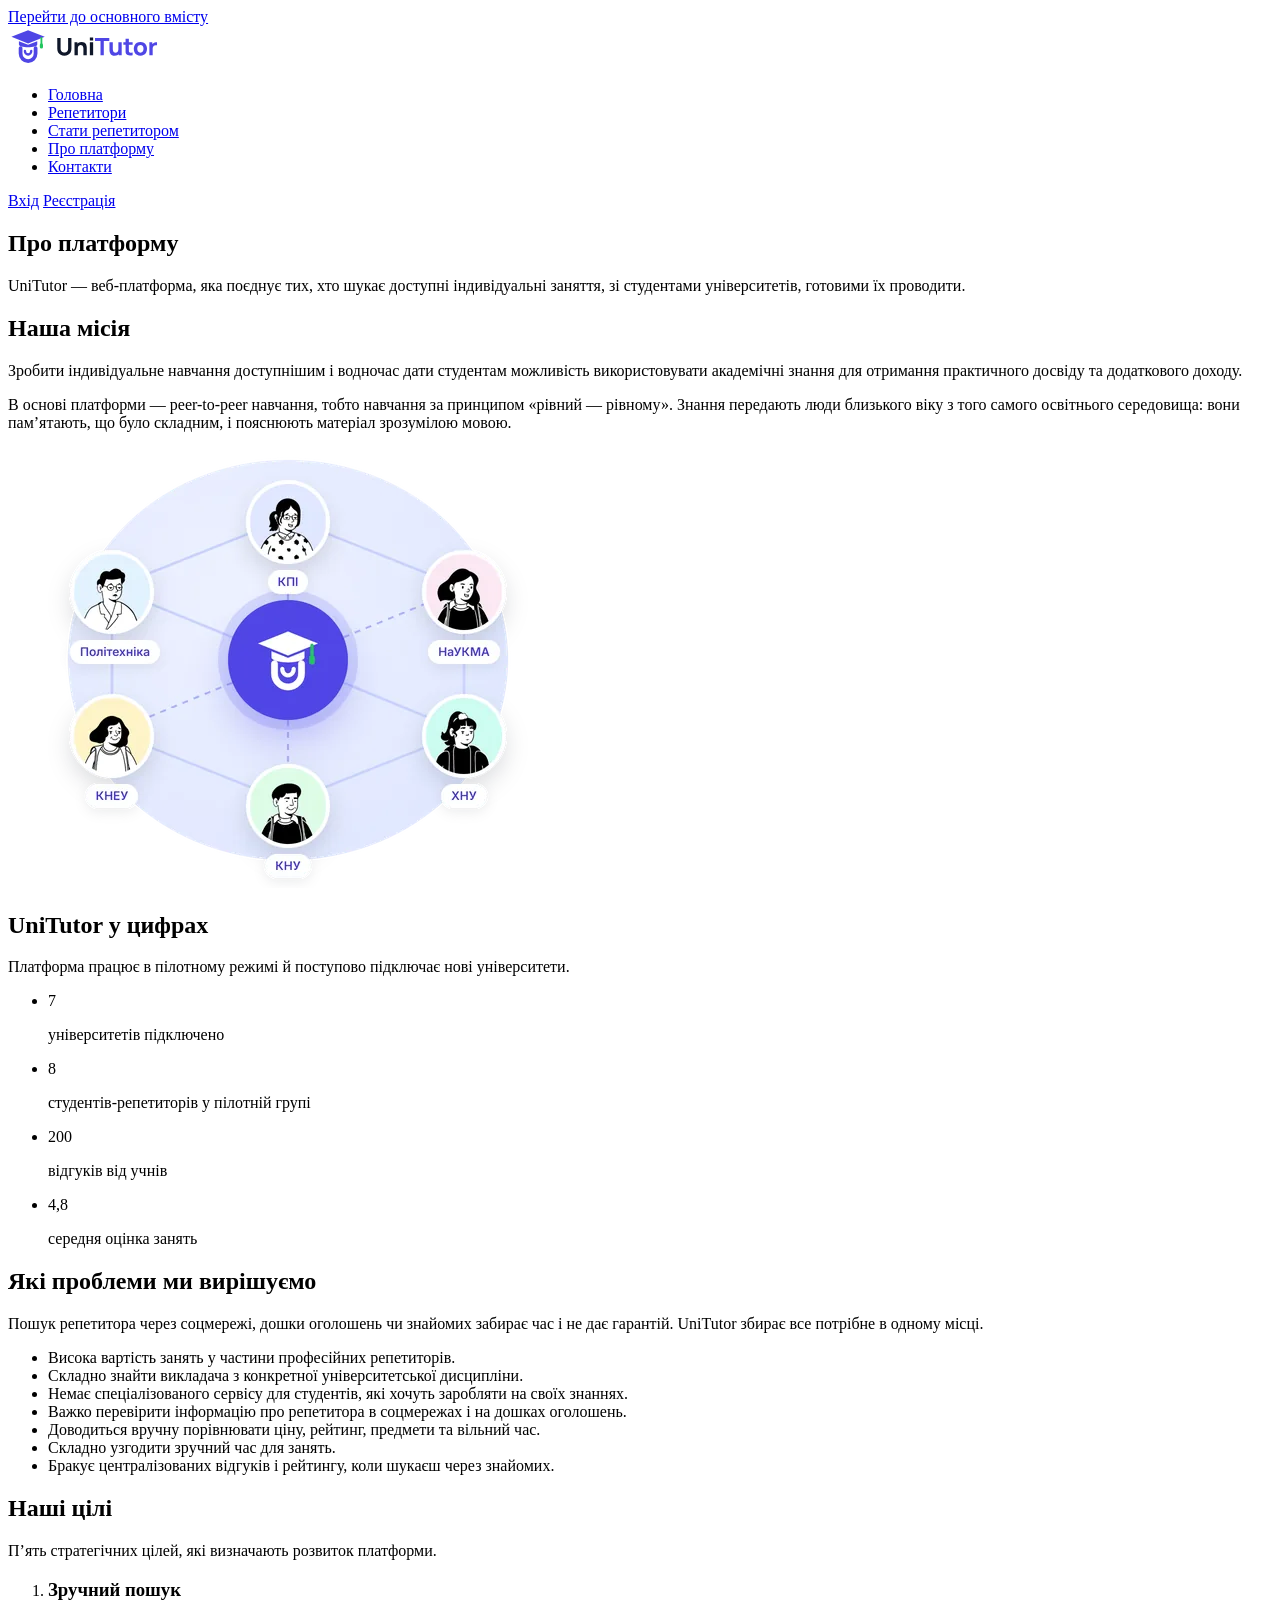
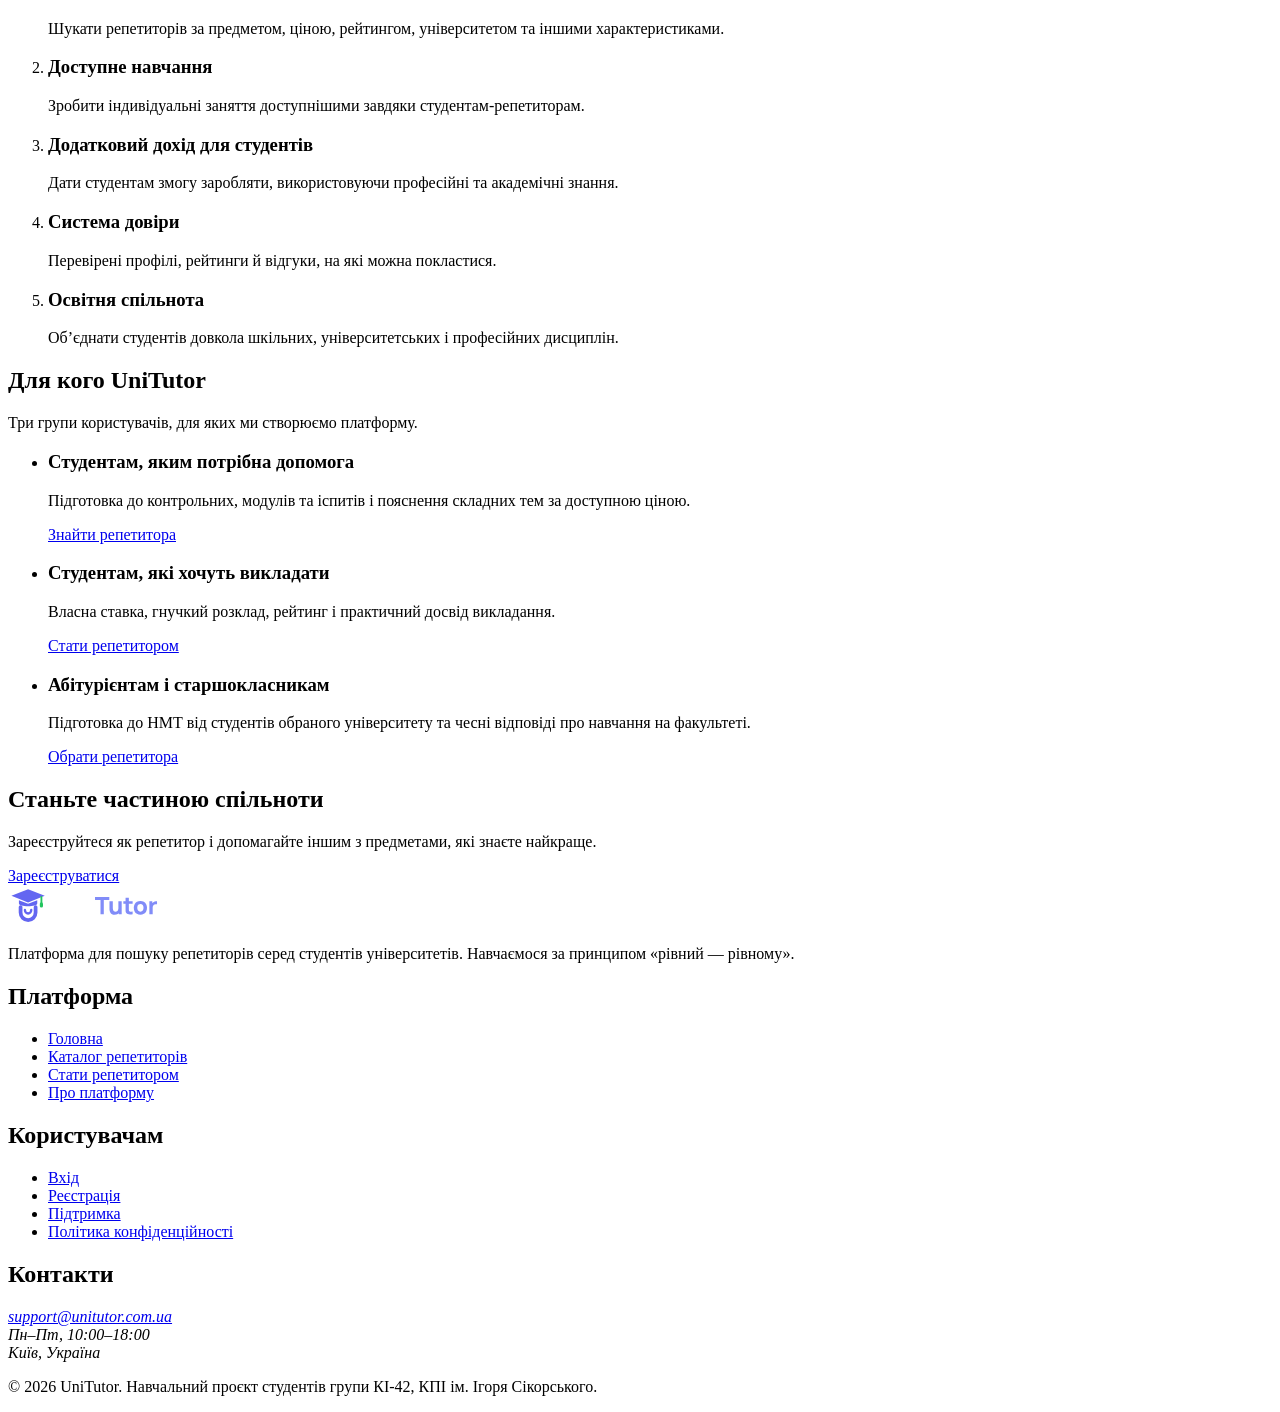
==== about.html @ ab88e93c "Структура веб-проекта UniTutor 9 HTML-страниц, оптимизированные изображения и README. Файлы css/styl" ====
<!DOCTYPE html>
<html lang="uk">
<head>
  <meta charset="utf-8">
  <meta name="viewport" content="width=device-width, initial-scale=1">
  <title>Про платформу — UniTutor</title>
  <meta name="description" content="Місія UniTutor, ідея навчання «рівний — рівному», цілі платформи та її аудиторія.">
  <link rel="icon" href="images/favicon.svg" type="image/svg+xml">
  <link rel="apple-touch-icon" href="images/apple-touch-icon.png">
  <link rel="stylesheet" href="css/style.css">
  <script src="js/main.js" defer></script>
</head>
<body>
  <a class="skip-link" href="#main">Перейти до основного вмісту</a>

  <header class="site-header">
    <div class="container header-inner">
      <a class="logo" href="index.html">
        <img src="images/logo.svg" alt="UniTutor — на головну" width="151" height="40">
      </a>
      <nav class="site-nav" id="site-nav" aria-label="Головне меню">
        <ul class="nav-list">
          <li><a href="index.html">Головна</a></li>
          <li><a href="tutors.html">Репетитори</a></li>
          <li><a href="become-tutor.html">Стати репетитором</a></li>
          <li><a href="about.html" aria-current="page">Про платформу</a></li>
          <li><a href="contacts.html">Контакти</a></li>
        </ul>
        <div class="nav-actions">
          <a class="btn btn-ghost" href="login.html">Вхід</a>
          <a class="btn btn-primary" href="register.html">Реєстрація</a>
        </div>
      </nav>
    </div>
  </header>

  <main id="main">
    <section class="page-intro" aria-labelledby="page-title">
      <div class="container page-intro-grid">
        <h1 id="page-title">Про платформу</h1>
        <p>UniTutor — веб-платформа, яка поєднує тих, хто шукає доступні індивідуальні заняття, зі студентами університетів, готовими їх проводити.</p>
      </div>
    </section>

    <section class="section" aria-labelledby="mission-title">
      <div class="container media-split">
        <div>
          <h2 id="mission-title">Наша місія</h2>
          <p>Зробити індивідуальне навчання доступнішим і водночас дати студентам можливість використовувати академічні знання для отримання практичного досвіду та додаткового доходу.</p>
          <p>В основі платформи — peer-to-peer навчання, тобто навчання за принципом «рівний — рівному». Знання передають люди близького віку з того самого освітнього середовища: вони пам’ятають, що було складним, і пояснюють матеріал зрозумілою мовою.</p>
        </div>
        <img src="images/about-peer-learning-560.webp" srcset="images/about-peer-learning-560.webp 560w, images/about-peer-learning-1120.webp 1120w" sizes="(min-width: 600px) 560px, calc(100vw - 32px)" width="560" height="440" alt="Схема спільноти UniTutor: студенти різних університетів пов’язані з платформою та між собою" loading="lazy" decoding="async">
      </div>
    </section>

    <section class="section section--white" aria-labelledby="stats-title">
      <div class="container">
        <div class="section-head">
          <div>
            <h2 id="stats-title">UniTutor у цифрах</h2>
            <p>Платформа працює в пілотному режимі й поступово підключає нові університети.</p>
          </div>
        </div>
        <ul class="stats-grid">
          <li class="stat">
            <p class="stat-value">7</p>
            <p>університетів підключено</p>
          </li>
          <li class="stat">
            <p class="stat-value">8</p>
            <p>студентів-репетиторів у пілотній групі</p>
          </li>
          <li class="stat">
            <p class="stat-value">200</p>
            <p>відгуків від учнів</p>
          </li>
          <li class="stat">
            <p class="stat-value">4,8</p>
            <p>середня оцінка занять</p>
          </li>
        </ul>
      </div>
    </section>

    <section class="section" aria-labelledby="problems-title">
      <div class="container two-col">
        <div>
          <h2 id="problems-title">Які проблеми ми вирішуємо</h2>
          <p class="muted">Пошук репетитора через соцмережі, дошки оголошень чи знайомих забирає час і не дає гарантій. UniTutor збирає все потрібне в одному місці.</p>
        </div>
        <ul class="dot-list">
          <li>Висока вартість занять у частини професійних репетиторів.</li>
          <li>Складно знайти викладача з конкретної університетської дисципліни.</li>
          <li>Немає спеціалізованого сервісу для студентів, які хочуть заробляти на своїх знаннях.</li>
          <li>Важко перевірити інформацію про репетитора в соцмережах і на дошках оголошень.</li>
          <li>Доводиться вручну порівнювати ціну, рейтинг, предмети та вільний час.</li>
          <li>Складно узгодити зручний час для занять.</li>
          <li>Бракує централізованих відгуків і рейтингу, коли шукаєш через знайомих.</li>
        </ul>
      </div>
    </section>

    <section class="section section--white" aria-labelledby="goals-title">
      <div class="container">
        <div class="section-head">
          <div>
            <h2 id="goals-title">Наші цілі</h2>
            <p>П’ять стратегічних цілей, які визначають розвиток платформи.</p>
          </div>
        </div>
        <ol class="goal-list">
          <li>
            <h3>Зручний пошук</h3>
            <p>Шукати репетиторів за предметом, ціною, рейтингом, університетом та іншими характеристиками.</p>
          </li>
          <li>
            <h3>Доступне навчання</h3>
            <p>Зробити індивідуальні заняття доступнішими завдяки студентам-репетиторам.</p>
          </li>
          <li>
            <h3>Додатковий дохід для студентів</h3>
            <p>Дати студентам змогу заробляти, використовуючи професійні та академічні знання.</p>
          </li>
          <li>
            <h3>Система довіри</h3>
            <p>Перевірені профілі, рейтинги й відгуки, на які можна покластися.</p>
          </li>
          <li>
            <h3>Освітня спільнота</h3>
            <p>Об’єднати студентів довкола шкільних, університетських і професійних дисциплін.</p>
          </li>
        </ol>
      </div>
    </section>

    <section class="section" aria-labelledby="audience-title">
      <div class="container">
        <div class="section-head">
          <div>
            <h2 id="audience-title">Для кого UniTutor</h2>
            <p>Три групи користувачів, для яких ми створюємо платформу.</p>
          </div>
        </div>
        <ul class="audience-grid">
          <li class="audience-card">
            <h3>Студентам, яким потрібна допомога</h3>
            <p>Підготовка до контрольних, модулів та іспитів і пояснення складних тем за доступною ціною.</p>
            <a href="tutors.html">Знайти репетитора</a>
          </li>
          <li class="audience-card">
            <h3>Студентам, які хочуть викладати</h3>
            <p>Власна ставка, гнучкий розклад, рейтинг і практичний досвід викладання.</p>
            <a href="become-tutor.html">Стати репетитором</a>
          </li>
          <li class="audience-card">
            <h3>Абітурієнтам і старшокласникам</h3>
            <p>Підготовка до НМТ від студентів обраного університету та чесні відповіді про навчання на факультеті.</p>
            <a href="tutors.html">Обрати репетитора</a>
          </li>
        </ul>
      </div>
    </section>

    <section class="section section--white" aria-labelledby="cta-title">
      <div class="container">
        <div class="cta-panel cta-panel--compact">
          <div>
            <h2 id="cta-title">Станьте частиною спільноти</h2>
            <p>Зареєструйтеся як репетитор і допомагайте іншим з предметами, які знаєте найкраще.</p>
          </div>
          <a class="btn btn-light" href="register.html">Зареєструватися</a>
        </div>
      </div>
    </section>
  </main>

  <footer class="site-footer">
    <div class="container footer-grid">
      <div class="footer-brand">
        <a class="logo" href="index.html">
          <img src="images/logo-inverse.svg" alt="UniTutor — на головну" width="151" height="40" loading="lazy">
        </a>
        <p>Платформа для пошуку репетиторів серед студентів університетів. Навчаємося за принципом «рівний — рівному».</p>
      </div>
      <nav class="footer-nav" aria-label="Навігація у підвалі сайту">
        <div>
          <h2 class="footer-title">Платформа</h2>
          <ul class="footer-links">
            <li><a href="index.html">Головна</a></li>
            <li><a href="tutors.html">Каталог репетиторів</a></li>
            <li><a href="become-tutor.html">Стати репетитором</a></li>
            <li><a href="about.html">Про платформу</a></li>
          </ul>
        </div>
        <div>
          <h2 class="footer-title">Користувачам</h2>
          <ul class="footer-links">
            <li><a href="login.html">Вхід</a></li>
            <li><a href="register.html">Реєстрація</a></li>
            <li><a href="contacts.html">Підтримка</a></li>
            <li><a href="privacy.html">Політика конфіденційності</a></li>
          </ul>
        </div>
      </nav>
      <div>
        <h2 class="footer-title">Контакти</h2>
        <address>
          <a href="mailto:support@unitutor.com.ua">support@unitutor.com.ua</a><br>
          Пн–Пт, 10:00–18:00<br>
          Київ, Україна
        </address>
      </div>
    </div>
    <div class="container footer-bottom">
      <p>© 2026 UniTutor. Навчальний проєкт студентів групи КІ-42, КПІ ім. Ігоря Сікорського.</p>
    </div>
  </footer>
</body>
</html>
---- css/style.css ----
/* UniTutor — таблиця стилів сайту.
   Оформлення сторінок за брендбуком ЛР1 буде додано в лабораторній роботі №3. */
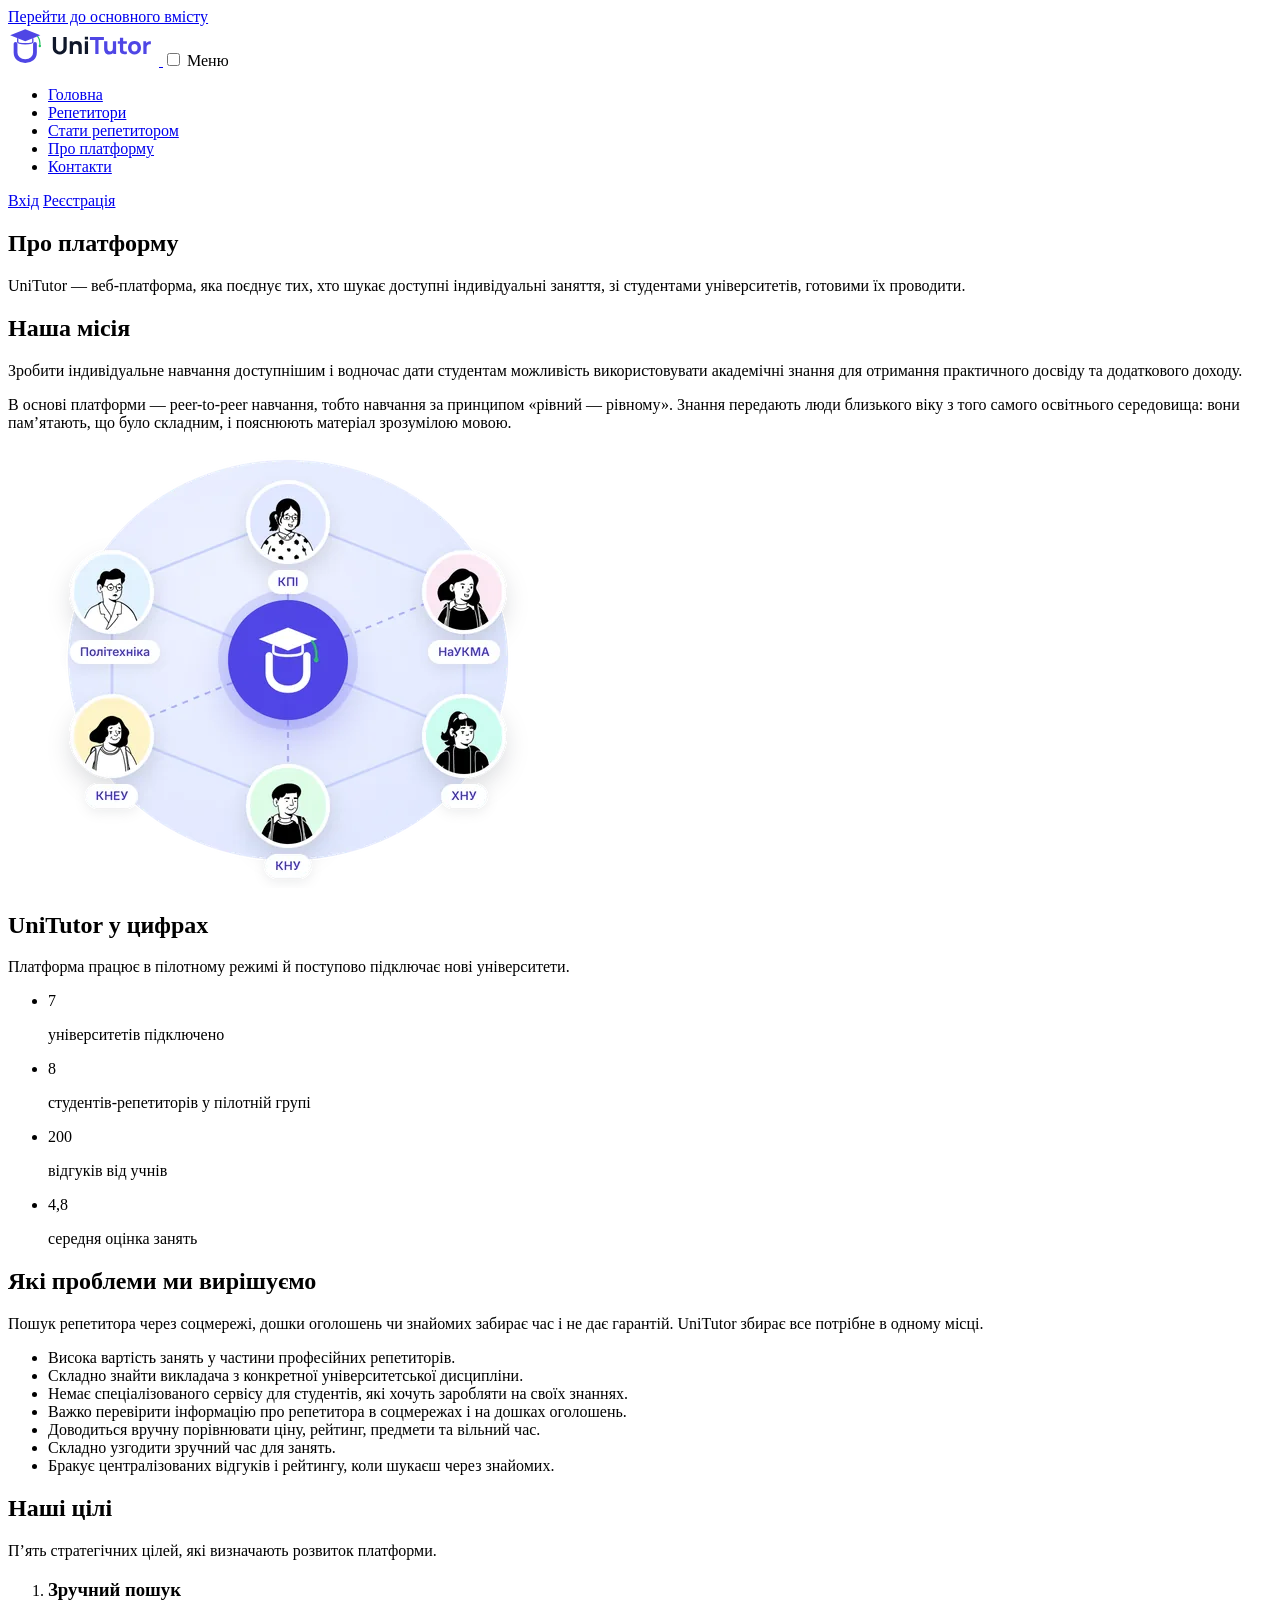
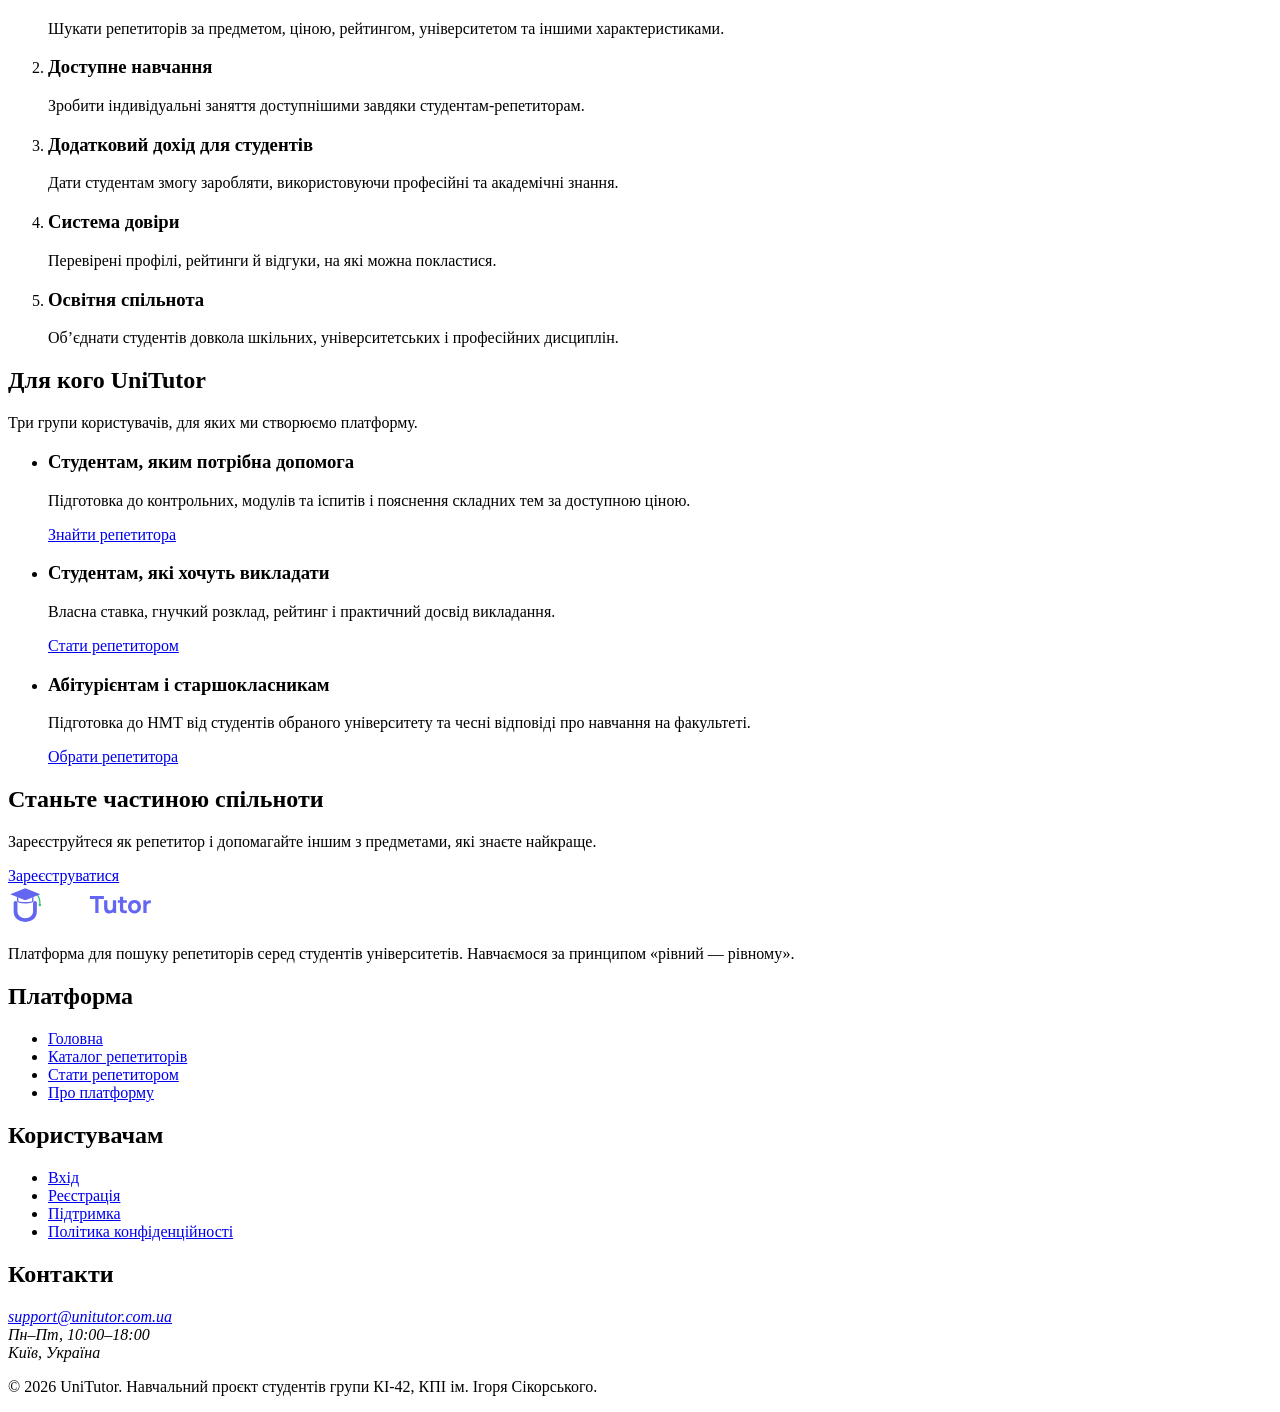
==== commit 130a9416: "Шрифти брендбуку, бургер-меню, повідомлення про помилки форм і таблиця даних На всіх сторінках підкл" ====
--- a/about.html
+++ b/about.html
@@ -7,6 +7,9 @@
   <meta name="description" content="Місія UniTutor, ідея навчання «рівний — рівному», цілі платформи та її аудиторія.">
   <link rel="icon" href="images/favicon.svg" type="image/svg+xml">
   <link rel="apple-touch-icon" href="images/apple-touch-icon.png">
+  <link rel="preconnect" href="https://fonts.googleapis.com">
+  <link rel="preconnect" href="https://fonts.gstatic.com" crossorigin>
+  <link rel="stylesheet" href="https://fonts.googleapis.com/css2?family=Inter:wght@400;500;600&amp;family=Manrope:wght@700;800&amp;family=Poppins:wght@600;700&amp;display=swap">
   <link rel="stylesheet" href="css/style.css">
   <script src="js/main.js" defer></script>
 </head>
@@ -18,6 +21,11 @@
       <a class="logo" href="index.html">
         <img src="images/logo.svg" alt="UniTutor — на головну" width="151" height="40">
       </a>
+      <input class="nav-toggle" type="checkbox" id="nav-toggle">
+      <label class="nav-burger" for="nav-toggle">
+        <span class="nav-burger-icon" aria-hidden="true"></span>
+        Меню
+      </label>
       <nav class="site-nav" id="site-nav" aria-label="Головне меню">
         <ul class="nav-list">
           <li><a href="index.html">Головна</a></li>
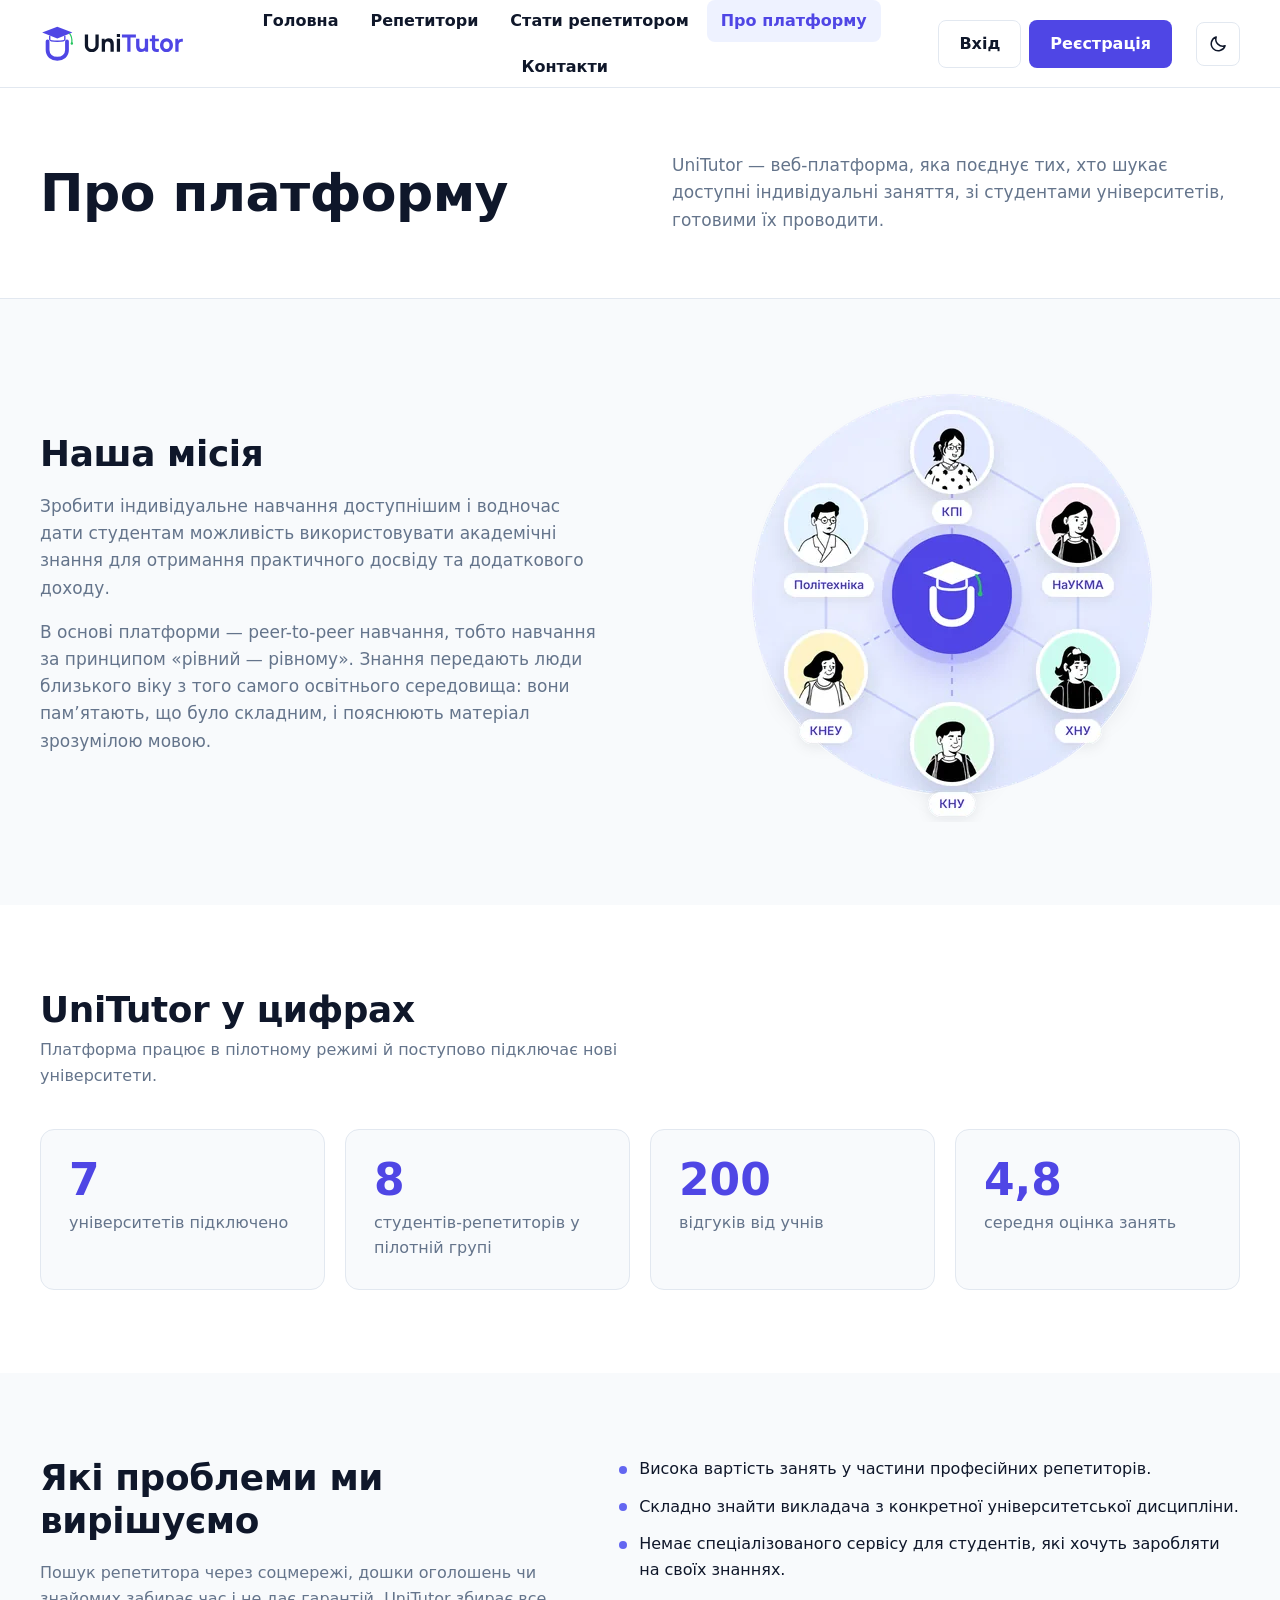
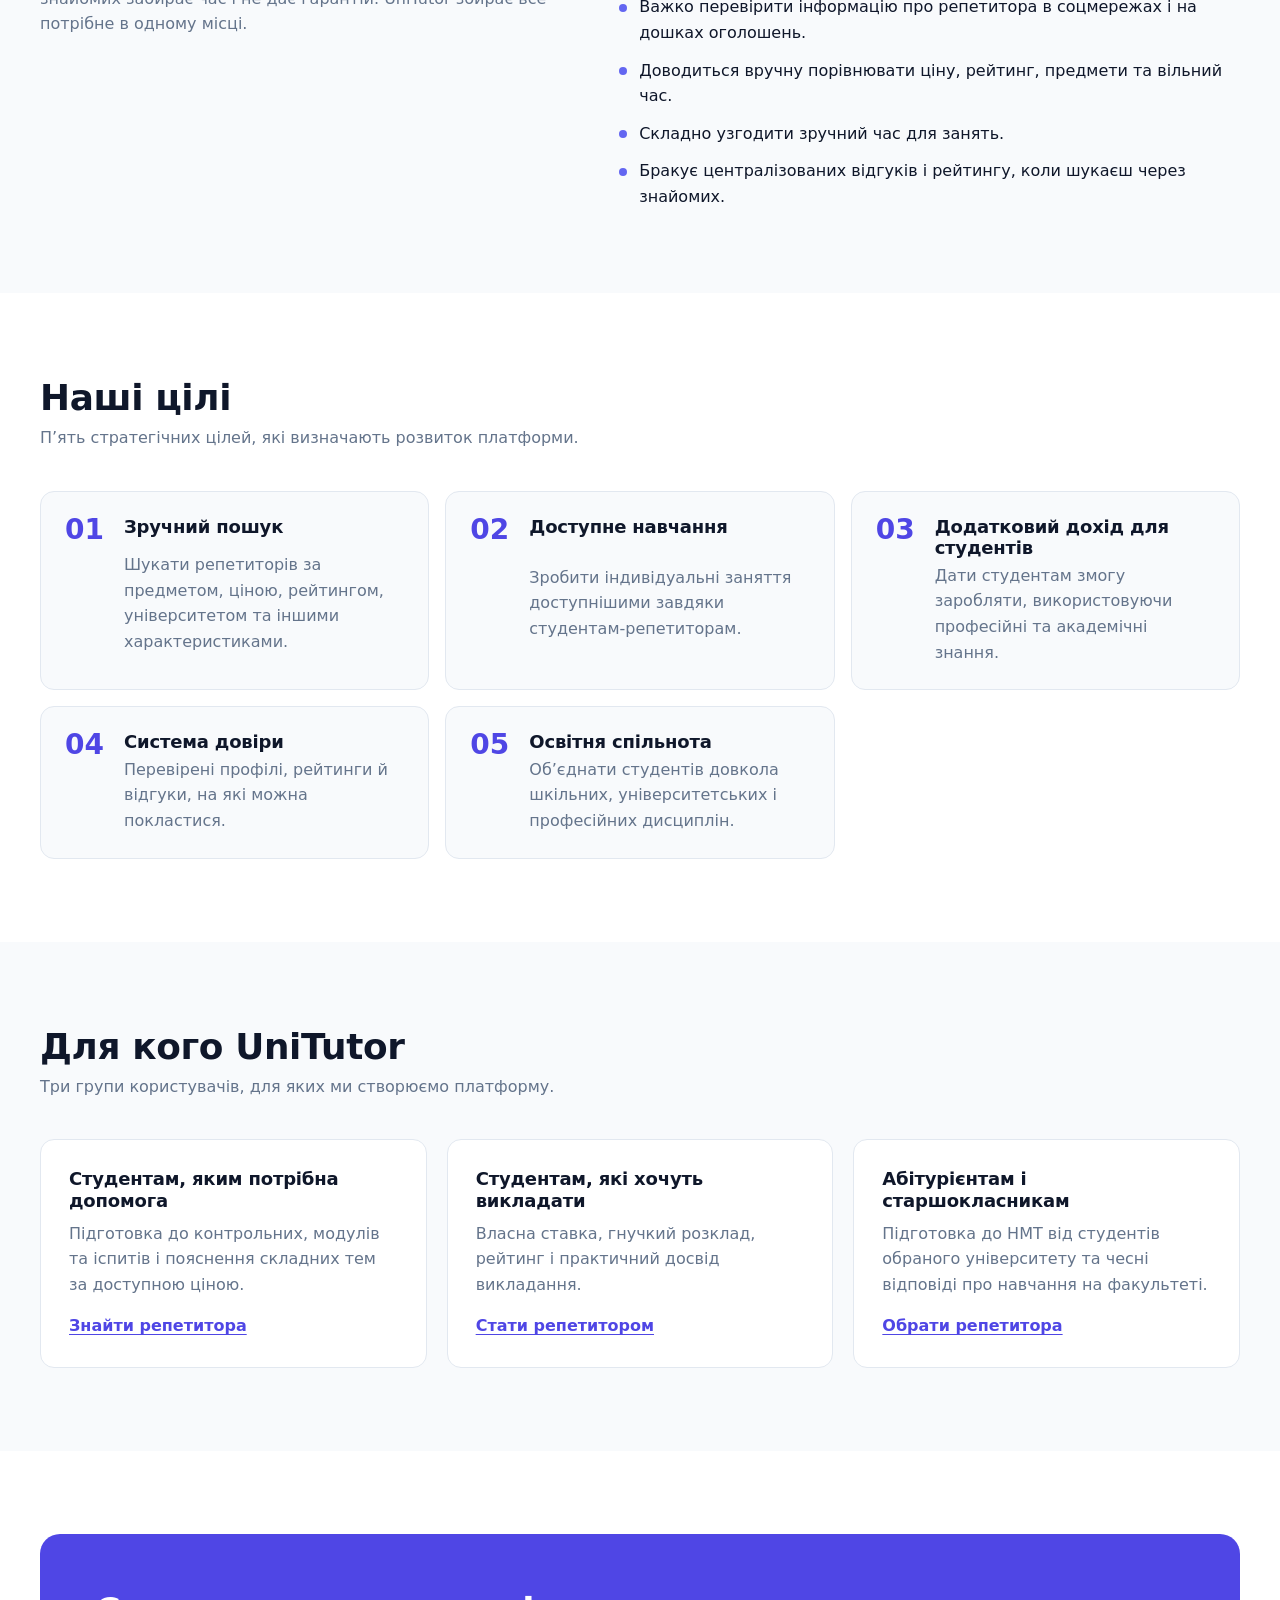
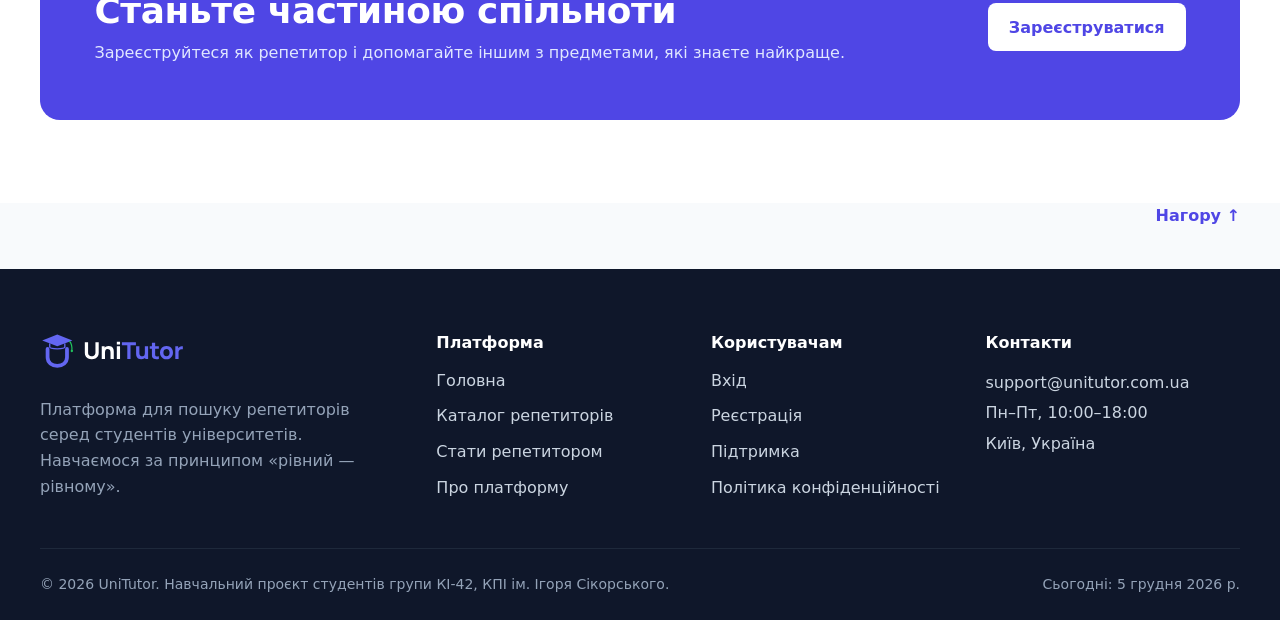
==== commit 47281a5c: "Інтерактивність на JavaScript: DOM, події, валідація форми, темна тема js/main.js підключено на всіх" ====
--- a/about.html
+++ b/about.html
@@ -11,7 +11,7 @@
   <link rel="preconnect" href="https://fonts.gstatic.com" crossorigin>
   <link rel="stylesheet" href="https://fonts.googleapis.com/css2?family=Inter:wght@400;500;600&amp;family=Manrope:wght@700;800&amp;family=Poppins:wght@600;700&amp;display=swap">
   <link rel="stylesheet" href="css/style.css">
-  <script src="js/main.js" defer></script>
+  <script src="./js/main.js"></script>
 </head>
 <body>
   <a class="skip-link" href="#main">Перейти до основного вмісту</a>
--- a/css/style.css
+++ b/css/style.css
@@ -1,2 +1,13 @@
-/* UniTutor — таблиця стилів сайту.
-   Оформлення сторінок за брендбуком ЛР1 буде додано в лабораторній роботі №3. */
+/* ==========================================================================
+   UniTutor — головна таблиця стилів
+   Лише підключає частини в порядку каскаду: базові правила → каркас сторінок →
+   компоненти → окремі сторінки → медіазапити, які мають перекривати попередні →
+   темна тема (ЛР4), яка перевизначає кольори всіх попередніх частин.
+   ========================================================================== */
+
+@import url("base.css");
+@import url("layout.css");
+@import url("components.css");
+@import url("pages.css");
+@import url("responsive.css");
+@import url("theme.css");
